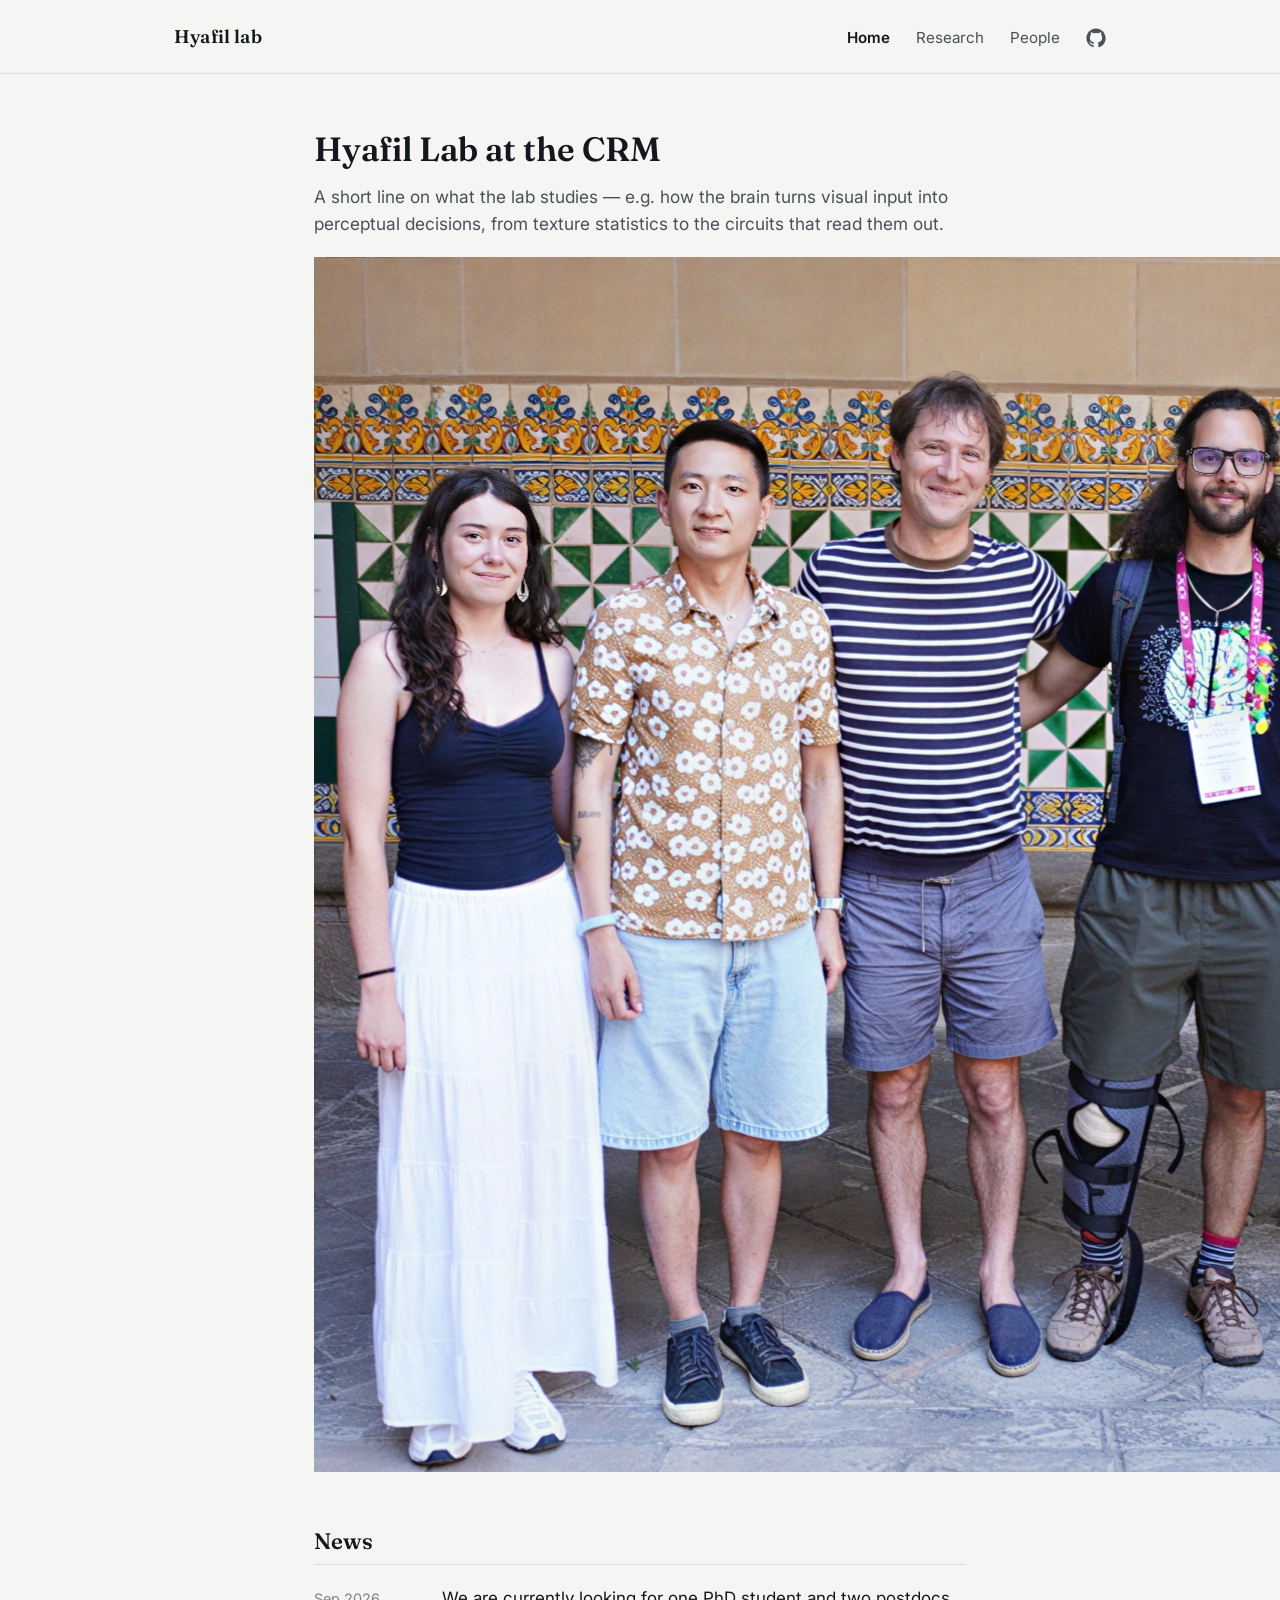
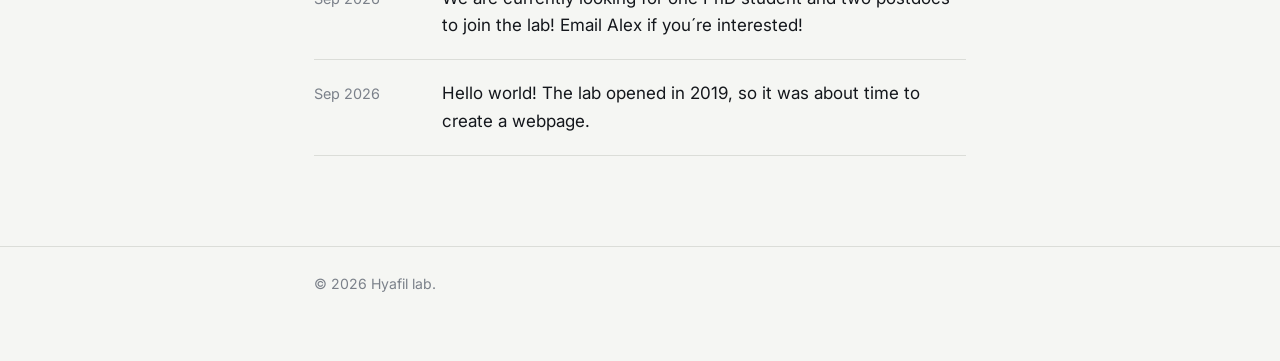
==== index.html @ 581ec87f "Initial commit" ====
<!DOCTYPE html>
<html lang="en">
<head>
<meta charset="UTF-8">
<meta name="viewport" content="width=device-width, initial-scale=1.0">
<title>Hyafil Lab at the CRM</title>
<meta name="description" content="Research on perceptual decision-making, perception, and neural circuit modeling.">
<link rel="preconnect" href="https://fonts.googleapis.com">
<link rel="preconnect" href="https://fonts.gstatic.com" crossorigin>
<link href="https://fonts.googleapis.com/css2?family=Fraunces:opsz,wght@9..144,500;9..144,600&family=Inter:wght@400;500;600&display=swap" rel="stylesheet">
<link rel="stylesheet" href="css/style.css">
</head>
<body>

<header class="site-header">
  <div class="site-header__inner">
    <a class="site-title" href="index.html">Hyafil lab</a>
    <nav class="site-nav" aria-label="Primary">
      <a href="index.html" aria-current="page">Home</a>
      <a href="research.html">Research</a>
      <a href="people.html">People</a>
      <a class="site-nav__icon" href="https://github.com/your-lab" target="_blank" rel="noopener noreferrer" aria-label="GitHub">
        <svg viewBox="0 0 24 24" fill="currentColor"><path d="M12 .5C5.73.5.5 5.73.5 12c0 5.09 3.29 9.4 7.86 10.93.58.1.79-.25.79-.56 0-.27-.01-1.16-.02-2.11-3.2.7-3.88-1.36-3.88-1.36-.52-1.33-1.28-1.68-1.28-1.68-1.04-.72.08-.7.08-.7 1.16.08 1.77 1.19 1.77 1.19 1.03 1.77 2.7 1.26 3.36.96.1-.75.4-1.26.73-1.55-2.56-.29-5.25-1.28-5.25-5.71 0-1.26.45-2.29 1.19-3.1-.12-.29-.52-1.46.11-3.05 0 0 .97-.31 3.18 1.18a11.1 11.1 0 015.8 0c2.2-1.49 3.17-1.18 3.17-1.18.64 1.59.24 2.76.12 3.05.74.81 1.18 1.84 1.18 3.1 0 4.44-2.7 5.42-5.27 5.7.42.36.78 1.07.78 2.15 0 1.55-.01 2.8-.01 3.18 0 .31.21.67.8.56A10.52 10.52 0 0023.5 12C23.5 5.73 18.27.5 12 .5z"/></svg>
      </a>
    </nav>
  </div>
</header>

<main>
  <div class="container">
    <h1>Hyafil Lab at the CRM</h1>
    <p class="lede">A short line on what the lab studies — e.g. how the brain turns visual input into perceptual decisions, from texture statistics to the circuits that read them out.</p>
     <img src="assets/site/labphoto_Barccsyn2026.png" alt="group picture">
    <h2>News</h2>
    <ul class="news-list">
    <li class="news-item">
      <time datetime="2026-09">Sep 2026</time>
      <p>We are currently looking for one PhD student and two postdocs to join the lab! Email Alex if you´re interested!</p>
    </li>
      <li class="news-item">
        <time datetime="2026-09">Sep 2026</time>
        <p>Hello world! The lab opened in 2019, so it was about time to create a webpage.</p>
      </li>
    </ul>
  </div>
</main>

<footer class="site-footer">
  <div class="container">
    <p>&copy; 2026 Hyafil lab.</p>
  </div>
</footer>

</body>
</html>
---- css/style.css ----
/* ============================================================
   Lab site — base styles
   Edit the tokens in :root to retheme the whole site.
   ============================================================ */

:root {
  --paper: #F5F6F3;
  --paper-raised: #FFFFFF;
  --ink: #14171C;
  --ink-soft: #4A5058;
  --ink-faint: #7B818A;
  --accent: #3A6B63;
  --accent-soft: #DCE6E3;
  --line: #DBDDD8;

  --font-serif: "Fraunces", Georgia, "Times New Roman", serif;
  --font-sans: "Inter", -apple-system, BlinkMacSystemFont, "Segoe UI", sans-serif;

  --content-width: 700px;
  --wide-width: 980px;
}

* { box-sizing: border-box; }

html { scroll-behavior: smooth; }

body {
  margin: 0;
  background: var(--paper);
  color: var(--ink);
  font-family: var(--font-sans);
  font-size: 17px;
  line-height: 1.6;
  -webkit-font-smoothing: antialiased;
}

a {
  color: var(--accent);
  text-decoration: none;
}
a:hover { text-decoration: underline; }
a:focus-visible,
button:focus-visible {
  outline: 2px solid var(--accent);
  outline-offset: 3px;
}

h1, h2, h3 {
  font-family: var(--font-serif);
  font-weight: 600;
  line-height: 1.15;
  color: var(--ink);
  margin: 0 0 0.4em 0;
}

h1 { font-size: 2.1rem; }
h2 { font-size: 1.4rem; margin-top: 2.2em; }

p { margin: 0 0 1.1em 0; }

.container {
  max-width: var(--content-width);
  margin: 0 auto;
  padding: 0 24px;
}
.container--wide {
  max-width: var(--wide-width);
}

/* ---------- Header ---------- */

.site-header {
  border-bottom: 1px solid var(--line);
  background: var(--paper);
}

.site-header__inner {
  max-width: var(--wide-width);
  margin: 0 auto;
  padding: 22px 24px;
  display: flex;
  align-items: baseline;
  justify-content: space-between;
  gap: 20px;
  flex-wrap: wrap;
}

.site-title {
  font-family: var(--font-serif);
  font-size: 1.15rem;
  font-weight: 600;
  color: var(--ink);
  text-decoration: none;
  letter-spacing: 0.01em;
}
.site-title:hover { text-decoration: none; color: var(--accent); }

.site-nav {
  display: flex;
  align-items: center;
  gap: 26px;
}

.site-nav a {
  color: var(--ink-soft);
  font-size: 0.95rem;
}
.site-nav a:hover { color: var(--accent); }
.site-nav a[aria-current="page"] { color: var(--ink); font-weight: 600; }

.site-nav__icon {
  display: inline-flex;
  align-items: center;
  color: var(--ink-soft);
}
.site-nav__icon:hover { color: var(--accent); }
.site-nav__icon svg { width: 20px; height: 20px; display: block; }

/* ---------- Page shell ---------- */

main { padding: 56px 0 90px 0; }

.eyebrow {
  color: var(--ink-faint);
  font-size: 0.92rem;
  margin: 0 0 10px 0;
}

.lede {
  font-size: 1.08rem;
  color: var(--ink-soft);
  max-width: 58ch;
}

/* ---------- News list (home page) ---------- */

.news-list {
  list-style: none;
  margin: 0;
  padding: 0;
}

.news-item {
  display: grid;
  grid-template-columns: 108px 1fr;
  gap: 20px;
  padding: 20px 0;
  border-top: 1px solid var(--line);
}
.news-item:last-child { border-bottom: 1px solid var(--line); }

.news-item time {
  color: var(--ink-faint);
  font-size: 0.9rem;
  padding-top: 2px;
}

.news-item p { margin: 0; }

@media (max-width: 520px) {
  .news-item { grid-template-columns: 1fr; gap: 4px; }
}

/* ---------- Research page ---------- */

.research-block {
  padding: 26px 0;
  border-top: 1px solid var(--line);
}
.research-block:first-of-type { border-top: none; padding-top: 0; }

.research-block h2 { margin-top: 0; }

.research-block p { color: var(--ink-soft); }

/* ---------- People / Team page ---------- */

.people-grid {
  display: grid;
  grid-template-columns: repeat(auto-fill, minmax(220px, 1fr));
  gap: 34px 28px;
  margin-top: 36px;
}

.person-card {
  display: flex;
  flex-direction: column;
}

.person-photo {
  width: 100%;
  aspect-ratio: 1 / 1;
  border-radius: 6px;
  background: var(--accent-soft);
  object-fit: cover;
  margin-bottom: 14px;
  color: var(--ink-faint);
  display: flex;
  align-items: center;
  justify-content: center;
  font-family: var(--font-serif);
  font-size: 1.6rem;
}

.person-name {
  font-family: var(--font-serif);
  font-weight: 600;
  font-size: 1.05rem;
  margin: 0 0 2px 0;
}

.person-role {
  color: var(--ink-faint);
  font-size: 0.92rem;
  margin: 0 0 10px 0;
}

.person-links {
  display: flex;
  gap: 12px;
  margin-top: auto;
}

.person-links a {
  color: var(--ink-soft);
  display: inline-flex;
  align-items: center;
}
.person-links a:hover { color: var(--accent); }
.person-links svg { width: 18px; height: 18px; display: block; }

/* ---------- Footer ---------- */

.site-footer {
  border-top: 1px solid var(--line);
  padding: 26px 0 50px 0;
  color: var(--ink-faint);
  font-size: 0.88rem;
}
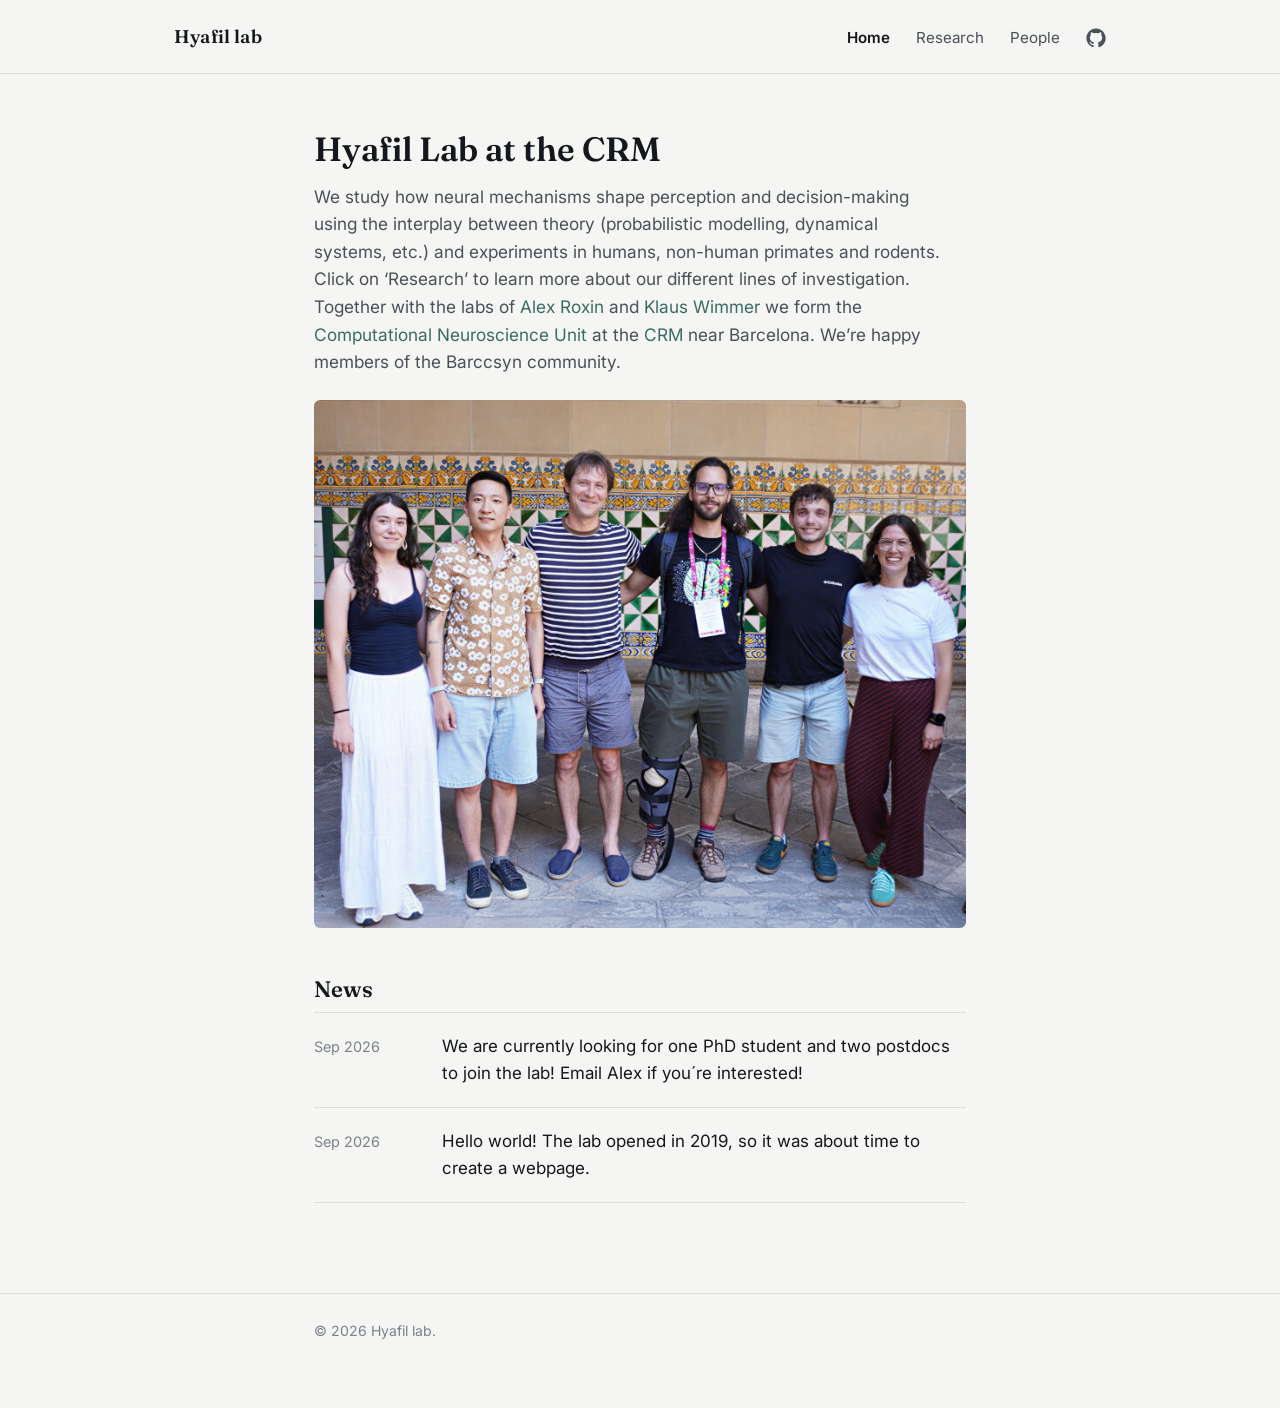
==== commit 194c3562: "changes" ====
--- a/index.html
+++ b/index.html
@@ -29,7 +29,10 @@
 <main>
   <div class="container">
     <h1>Hyafil Lab at the CRM</h1>
-    <p class="lede">A short line on what the lab studies — e.g. how the brain turns visual input into perceptual decisions, from texture statistics to the circuits that read them out.</p>
+    <p class="lede">We study how neural mechanisms shape perception and decision-making using the interplay between theory (probabilistic modelling, dynamical systems, etc.) and experiments in humans, non-human primates and rodents. Click on ‘Research’ to learn more about our different lines of investigation.
+Together with the labs of <a href="https://sites.google.com/site/alexanderroxin">Alex Roxin</a> and <a href="https://sites.google.com/view/wimmerlab">Klaus Wimmer</a>
+ we form the <a href="https://www.crm.cat/_neuroscience/">Computational Neuroscience Unit</a> at the <a href=“www.crm.cat”>CRM</a> near Barcelona. We’re happy members of the Barccsyn community.
+</p>
      <img src="assets/site/labphoto_Barccsyn2026.png" alt="group picture">
     <h2>News</h2>
     <ul class="news-list">
--- a/css/style.css
+++ b/css/style.css
@@ -58,6 +58,32 @@
 
 p { margin: 0 0 1.1em 0; }
 
+/* Keep any inline image from ever exceeding its container's width,
+   on any screen size. Add this once, applies everywhere. */
+img {
+  max-width: 100%;
+  height: auto;
+  display: block;
+  border-radius: 6px;
+  margin: 24px 0;
+}
+
+/* Optional: wrap an <img> in <figure> to add a small caption below it.
+   <figure>
+     <img src="assets/research/fig1.png" alt="...">
+     <figcaption>A short caption describing the figure.</figcaption>
+   </figure> */
+figure {
+  margin: 24px 0;
+}
+figure img {
+  margin: 0 0 8px 0;
+}
+figcaption {
+  color: var(--ink-faint);
+  font-size: 0.85rem;
+}
+
 .container {
   max-width: var(--content-width);
   margin: 0 auto;
@@ -176,30 +202,37 @@
 /* ---------- People / Team page ---------- */
 
 .people-grid {
-  display: grid;
-  grid-template-columns: repeat(auto-fill, minmax(220px, 1fr));
-  gap: 34px 28px;
-  margin-top: 36px;
+  display: flex;
+  flex-direction: column;
+  margin-top: 30px;
 }
 
 .person-card {
   display: flex;
-  flex-direction: column;
-}
+  gap: 22px;
+  padding: 26px 0;
+  border-top: 1px solid var(--line);
+}
+.people-grid .person-card:last-child { border-bottom: 1px solid var(--line); }
 
 .person-photo {
-  width: 100%;
-  aspect-ratio: 1 / 1;
+  flex: 0 0 auto;
+  width: 88px;
+  height: 88px;
   border-radius: 6px;
   background: var(--accent-soft);
   object-fit: cover;
-  margin-bottom: 14px;
   color: var(--ink-faint);
   display: flex;
   align-items: center;
   justify-content: center;
   font-family: var(--font-serif);
-  font-size: 1.6rem;
+  font-size: 1.3rem;
+}
+
+.person-details {
+  flex: 1 1 auto;
+  min-width: 0;
 }
 
 .person-name {
@@ -215,6 +248,12 @@
   margin: 0 0 10px 0;
 }
 
+.person-bio {
+  color: var(--ink-soft);
+  font-size: 0.92rem;
+  margin: 0 0 14px 0;
+}
+
 .person-links {
   display: flex;
   gap: 12px;
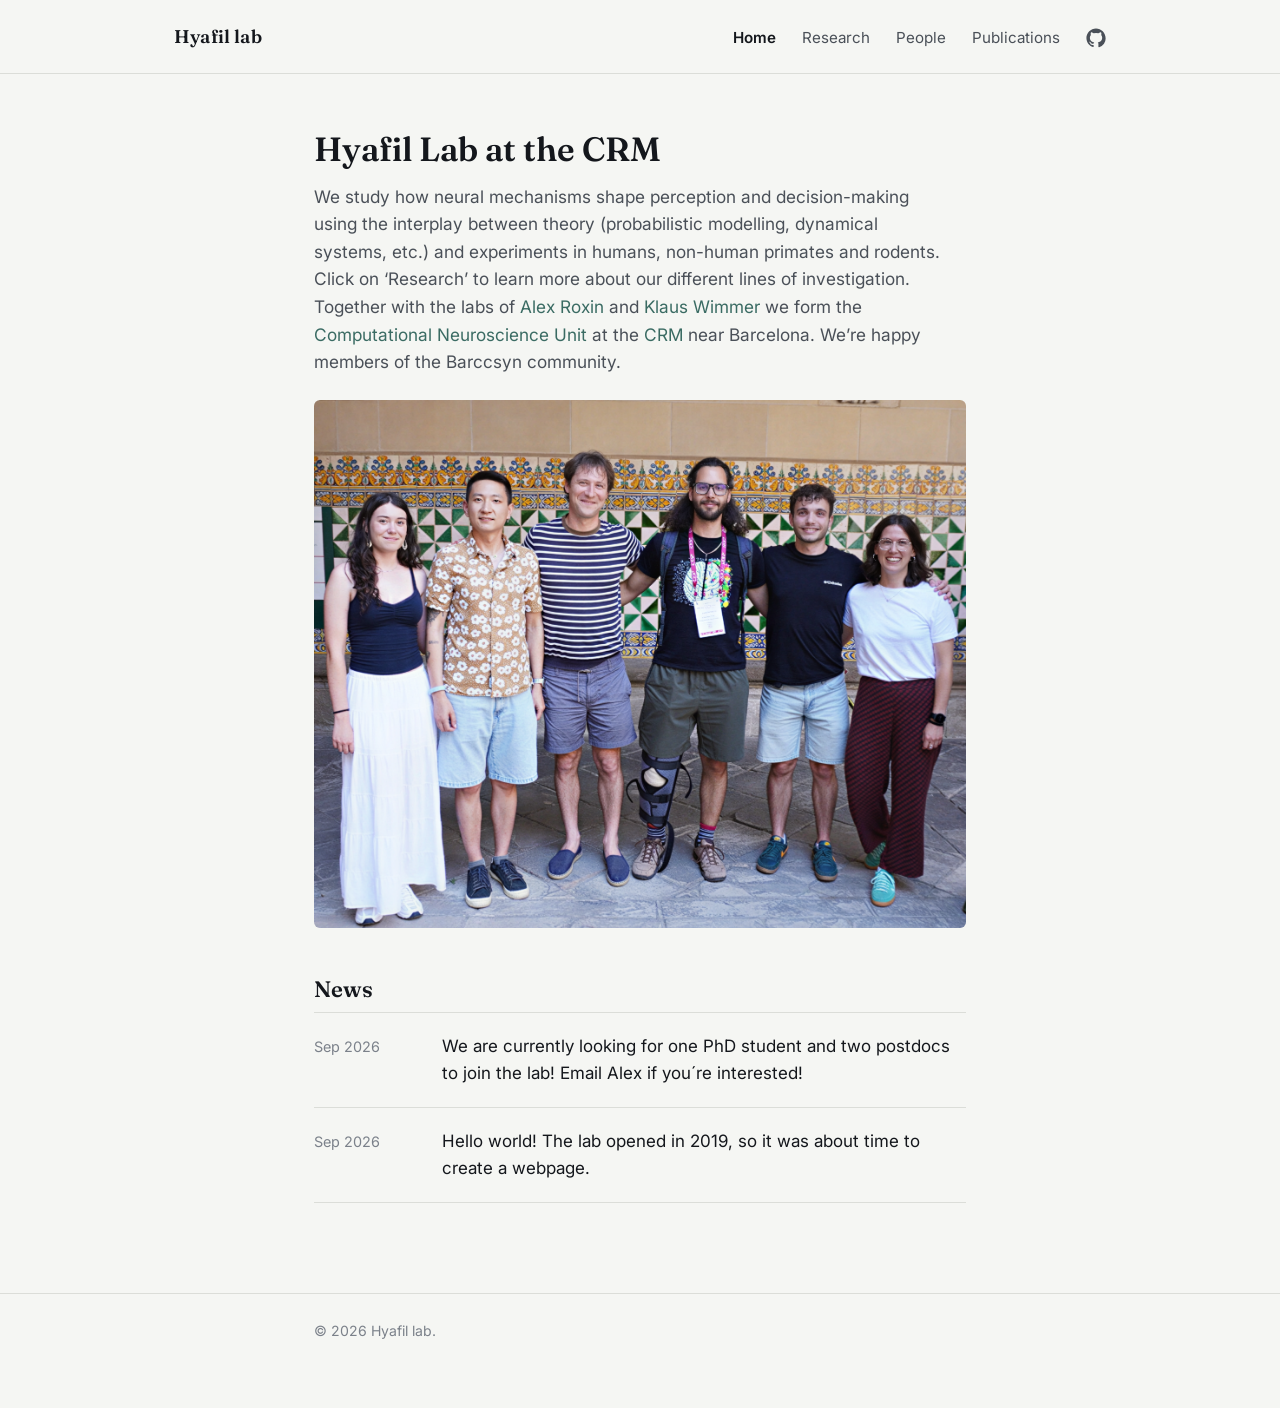
==== commit 2bf0cf90: "changes" ====
--- a/index.html
+++ b/index.html
@@ -19,6 +19,7 @@
       <a href="index.html" aria-current="page">Home</a>
       <a href="research.html">Research</a>
       <a href="people.html">People</a>
+      <a href="publications.html">Publications</a>
       <a class="site-nav__icon" href="https://github.com/your-lab" target="_blank" rel="noopener noreferrer" aria-label="GitHub">
         <svg viewBox="0 0 24 24" fill="currentColor"><path d="M12 .5C5.73.5.5 5.73.5 12c0 5.09 3.29 9.4 7.86 10.93.58.1.79-.25.79-.56 0-.27-.01-1.16-.02-2.11-3.2.7-3.88-1.36-3.88-1.36-.52-1.33-1.28-1.68-1.28-1.68-1.04-.72.08-.7.08-.7 1.16.08 1.77 1.19 1.77 1.19 1.03 1.77 2.7 1.26 3.36.96.1-.75.4-1.26.73-1.55-2.56-.29-5.25-1.28-5.25-5.71 0-1.26.45-2.29 1.19-3.1-.12-.29-.52-1.46.11-3.05 0 0 .97-.31 3.18 1.18a11.1 11.1 0 015.8 0c2.2-1.49 3.17-1.18 3.17-1.18.64 1.59.24 2.76.12 3.05.74.81 1.18 1.84 1.18 3.1 0 4.44-2.7 5.42-5.27 5.7.42.36.78 1.07.78 2.15 0 1.55-.01 2.8-.01 3.18 0 .31.21.67.8.56A10.52 10.52 0 0023.5 12C23.5 5.73 18.27.5 12 .5z"/></svg>
       </a>
--- a/css/style.css
+++ b/css/style.css
@@ -268,6 +268,54 @@
 .person-links a:hover { color: var(--accent); }
 .person-links svg { width: 18px; height: 18px; display: block; }
 
+/* ---------- Publications page ---------- */
+
+.pub-year-block {
+  margin-top: 34px;
+}
+.pub-year-block:first-child {
+  margin-top: 30px;
+}
+
+.pub-year-block h2 {
+  margin-top: 0;
+  margin-bottom: 4px;
+  color: var(--ink-faint);
+  font-size: 1.05rem;
+}
+
+.pub-list {
+  list-style: none;
+  margin: 0;
+  padding: 0;
+}
+
+.pub-item {
+  padding: 16px 0;
+  border-top: 1px solid var(--line);
+}
+.pub-list .pub-item:last-child { border-bottom: 1px solid var(--line); }
+
+.pub-title {
+  font-family: var(--font-serif);
+  font-weight: 600;
+  margin: 0 0 4px 0;
+}
+
+.pub-meta {
+  color: var(--ink-soft);
+  font-size: 0.92rem;
+  margin: 0;
+}
+
+.pub-links {
+  margin: 6px 0 0 0;
+  font-size: 0.85rem;
+}
+.pub-links a {
+  letter-spacing: 0.02em;
+}
+
 /* ---------- Footer ---------- */
 
 .site-footer {
